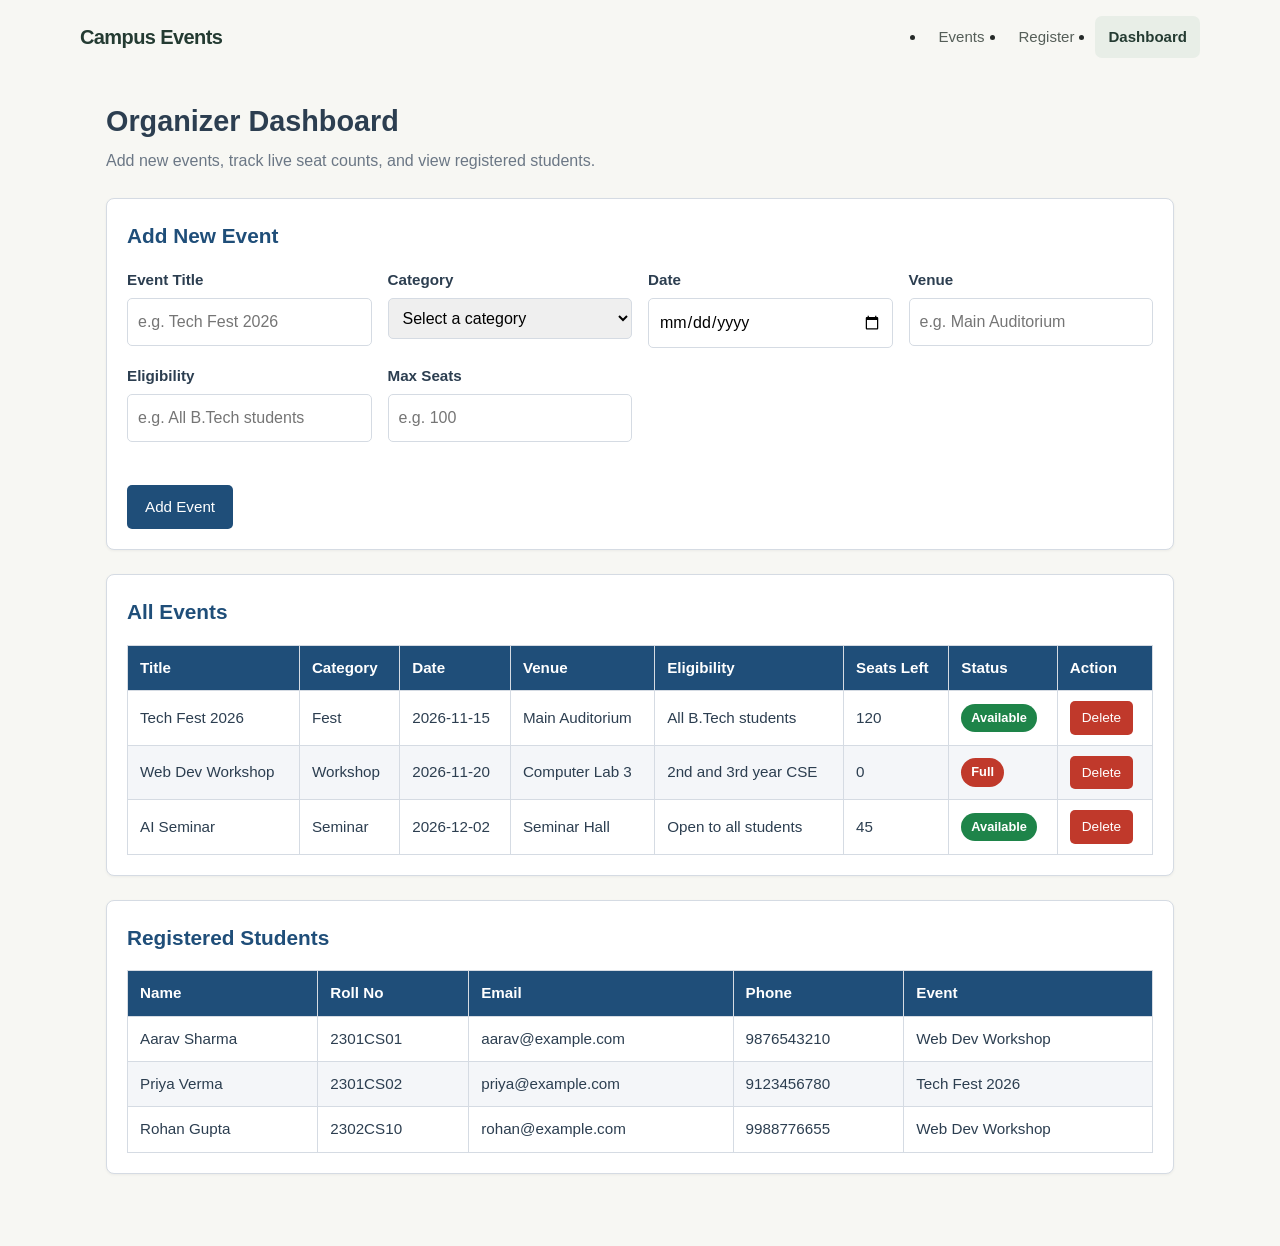
==== dashboard.html @ 3aa9a84e "Add files via upload" ====
<!DOCTYPE html>
<html lang="en">
<head>
  <meta charset="UTF-8">
  <meta name="viewport" content="width=device-width, initial-scale=1.0">
  <title>Organizer Dashboard | Campus Event Portal</title>
  <link rel="stylesheet" href="style.css">
  <link rel="stylesheet" href="dashboard.css">
</head>
<body>

  <!-- Navbar (same structure as index.html so navigation works on every page) -->
  <header>
    <nav class="navbar">
      <a href="index.html" class="brand">Campus Events</a>
      <ul class="nav-links">
        <li><a href="index.html">Events</a></li>
        <li><a href="register.html">Register</a></li>
        <li><a href="dashboard.html" class="active" aria-current="page">Dashboard</a></li>
      </ul>
    </nav>
  </header>

  <main class="dashboard">
    <h1>Organizer Dashboard</h1>
    <p class="subtitle">Add new events, track live seat counts, and view registered students.</p>

    <!-- Section 1: Add New Event form -->
    <section class="card" aria-labelledby="add-event-heading">
      <h2 id="add-event-heading">Add New Event</h2>

      <form id="add-event-form">
        <div class="form-grid">
          <div class="form-group">
            <label for="event-title">Event Title</label>
            <input type="text" id="event-title" name="title" placeholder="e.g. Tech Fest 2026" required>
          </div>

          <div class="form-group">
            <label for="event-category">Category</label>
            <select id="event-category" name="category" required>
              <option value="">Select a category</option>
              <option value="Fest">Fest</option>
              <option value="Workshop">Workshop</option>
              <option value="Seminar">Seminar</option>
              <option value="Competition">Competition</option>
            </select>
          </div>

          <div class="form-group">
            <label for="event-date">Date</label>
            <input type="date" id="event-date" name="date" required>
          </div>

          <div class="form-group">
            <label for="event-venue">Venue</label>
            <input type="text" id="event-venue" name="venue" placeholder="e.g. Main Auditorium" required>
          </div>

          <div class="form-group">
            <label for="event-eligibility">Eligibility</label>
            <input type="text" id="event-eligibility" name="eligibility" placeholder="e.g. All B.Tech students" required>
          </div>

          <div class="form-group">
            <label for="event-seats">Max Seats</label>
            <input type="number" id="event-seats" name="seats" min="1" placeholder="e.g. 100" required>
          </div>
        </div>

        <p id="form-message" class="form-message" role="alert"></p>
        <button type="submit" class="btn btn-primary">Add Event</button>
      </form>
    </section>

    <!-- Section 2: All Events (live seat counts + Delete button) -->
    <section class="card" aria-labelledby="events-heading">
      <h2 id="events-heading">All Events</h2>

      <div class="table-wrapper">
        <table class="data-table" id="events-table">
          <thead>
            <tr>
              <th>Title</th>
              <th>Category</th>
              <th>Date</th>
              <th>Venue</th>
              <th>Eligibility</th>
              <th>Seats Left</th>
              <th>Status</th>
              <th>Action</th>
            </tr>
          </thead>
          <tbody id="events-table-body">
            <!-- Sample rows only: dashboard.js will replace these with saved events -->
            <tr>
              <td>Tech Fest 2026</td>
              <td>Fest</td>
              <td>2026-11-15</td>
              <td>Main Auditorium</td>
              <td>All B.Tech students</td>
              <td>120</td>
              <td><span class="badge badge-available">Available</span></td>
              <td><button type="button" class="btn btn-danger">Delete</button></td>
            </tr>
            <tr>
              <td>Web Dev Workshop</td>
              <td>Workshop</td>
              <td>2026-11-20</td>
              <td>Computer Lab 3</td>
              <td>2nd and 3rd year CSE</td>
              <td>0</td>
              <td><span class="badge badge-full">Full</span></td>
              <td><button type="button" class="btn btn-danger">Delete</button></td>
            </tr>
            <tr>
              <td>AI Seminar</td>
              <td>Seminar</td>
              <td>2026-12-02</td>
              <td>Seminar Hall</td>
              <td>Open to all students</td>
              <td>45</td>
              <td><span class="badge badge-available">Available</span></td>
              <td><button type="button" class="btn btn-danger">Delete</button></td>
            </tr>
          </tbody>
        </table>
      </div>
    </section>

    <!-- Section 3: Registered Students -->
    <section class="card" aria-labelledby="students-heading">
      <h2 id="students-heading">Registered Students</h2>

      <div class="table-wrapper">
        <table class="data-table" id="participants-table">
          <thead>
            <tr>
              <th>Name</th>
              <th>Roll No</th>
              <th>Email</th>
              <th>Phone</th>
              <th>Event</th>
            </tr>
          </thead>
          <tbody id="participants-table-body">
            <!-- Sample rows only: dashboard.js will replace these with saved registrations -->
            <tr>
              <td>Aarav Sharma</td>
              <td>2301CS01</td>
              <td>aarav@example.com</td>
              <td>9876543210</td>
              <td>Web Dev Workshop</td>
            </tr>
            <tr>
              <td>Priya Verma</td>
              <td>2301CS02</td>
              <td>priya@example.com</td>
              <td>9123456780</td>
              <td>Tech Fest 2026</td>
            </tr>
            <tr>
              <td>Rohan Gupta</td>
              <td>2302CS10</td>
              <td>rohan@example.com</td>
              <td>9988776655</td>
              <td>Web Dev Workshop</td>
            </tr>
          </tbody>
        </table>
      </div>
    </section>
  </main>

  <script src="dashboard.js" defer></script>
</body>
</html>
---- style.css ----
* {
    box-sizing: border-box;
}

html {
    scroll-behavior: smooth;
}

body {
    margin: 0;
    background: #f7f7f3;
    color: #252a28;
    font-family: Arial, Helvetica, sans-serif;
    line-height: 1.6;
}

a {
    color: inherit;
    text-decoration: none;
}

button,
select,
input {
    font: inherit;
}


.site-header {
    background: #ffffff;
    border-bottom: 1px solid #e5e7e1;
}

.navbar {
    width: min(1120px, calc(100% - 40px));
    min-height: 72px;
    margin: 0 auto;

    display: flex;
    align-items: center;
    justify-content: space-between;
    gap: 24px;
}

.brand {
    color: #243b32;
    font-size: 1.25rem;
    font-weight: 700;
    letter-spacing: -0.03em;
    white-space: nowrap;
}

.nav-links {
    display: flex;
    align-items: center;
    flex-wrap: wrap;
    gap: 8px;
}

.nav-links a {
    display: inline-block;
    padding: 9px 13px;

    border-radius: 7px;
    color: #555e58;
    font-size: 0.94rem;

    transition: background-color 160ms ease,
                color 160ms ease;
}

.nav-links a:hover,
.nav-links a:focus-visible {
    background: #eef2ec;
    color: #243b32;
}

.nav-links a[aria-current="page"] {
    background: #e8eee7;
    color: #243b32;
    font-weight: 600;
}


main {
    width: min(1120px, calc(100% - 40px));
    margin: 0 auto;
}


.hero {
    margin: 38px 0 54px;
    padding: clamp(32px, 6vw, 64px);

    border: 1px solid #e4e7df;
    border-radius: 16px;
    background: #edf1e9;
}

.eyebrow {
    margin: 0 0 10px;

    color: #647568;
    font-size: 0.78rem;
    font-weight: 700;
    letter-spacing: 0.1em;
    text-transform: uppercase;
}

.hero h1 {
    max-width: 680px;
    margin: 0;

    color: #243b32;
    font-size: clamp(2rem, 5vw, 3.5rem);
    font-weight: 700;
    letter-spacing: -0.045em;
    line-height: 1.12;
}

.hero-description {
    max-width: 620px;
    margin: 20px 0 26px;

    color: #58645b;
    font-size: 1.05rem;
}


.primary-button {
    display: inline-block;
    padding: 12px 19px;

    border: 1px solid #294738;
    border-radius: 7px;

    background: #294738;
    color: #ffffff;

    font-size: 0.95rem;
    font-weight: 600;

    transition: background-color 160ms ease,
                transform 160ms ease;
}

.primary-button:hover,
.primary-button:focus-visible {
    background: #1f392c;
    transform: translateY(-1px);
}


.events-section {
    padding-bottom: 64px;
    scroll-margin-top: 24px;
}

.section-heading {
    display: flex;
    align-items: end;
    justify-content: space-between;
    gap: 24px;

    margin-bottom: 24px;
}

.section-heading .eyebrow {
    margin-bottom: 5px;
}

.section-heading h2 {
    margin: 0;

    color: #252f29;
    font-size: clamp(1.6rem, 3vw, 2rem);
    letter-spacing: -0.03em;
    line-height: 1.25;
}


.filter-control {
    display: flex;
    flex-direction: column;
    gap: 6px;

    min-width: 190px;
}

.filter-control label {
    color: #58645b;
    font-size: 0.85rem;
    font-weight: 600;
}

.filter-control select {
    width: 100%;
    padding: 10px 12px;

    border: 1px solid #d6dbd2;
    border-radius: 7px;

    background: #ffffff;
    color: #252a28;

    cursor: pointer;
}

.filter-control select:focus-visible {
    outline: 2px solid #66816c;
    outline-offset: 2px;
}


.event-grid {
    display: grid;

    grid-template-columns: repeat(3, minmax(0, 1fr));
    gap: 20px;
}

.event-card {
    display: flex;
    flex-direction: column;

    min-width: 0;
    padding: 22px;

    border: 1px solid #e3e6df;
    border-radius: 12px;

    background: #ffffff;

    box-shadow: 0 3px 12px rgb(35 48 39 / 4%);

    transition: border-color 160ms ease,
                box-shadow 160ms ease,
                transform 160ms ease;
}

.event-card:hover {
    border-color: #cbd5c9;

    box-shadow: 0 8px 20px rgb(35 48 39 / 7%);

    transform: translateY(-2px);
}


.event-category {
    align-self: flex-start;

    margin-bottom: 12px;
    padding: 4px 9px;

    border-radius: 5px;
    background: #eef2ec;

    color: #3e5b47;
    font-size: 0.76rem;
    font-weight: 700;
}


.event-card h3 {
    margin: 0 0 10px;

    color: #27372d;
    font-size: 1.18rem;
    line-height: 1.35;
}

.event-card p {
    margin: 5px 0;

    color: #5d665f;
    font-size: 0.92rem;
}

.event-card .event-seats {
    margin-top: 12px;

    color: #3f5948;
    font-weight: 600;
}

.event-card .primary-button {
    align-self: flex-start;
    margin-top: 18px;
}


.empty-state {
    grid-column: 1 / -1;

    margin: 0;
    padding: 30px 20px;

    border: 1px dashed #d4dbd1;
    border-radius: 10px;

    color: #687268;
    text-align: center;
}


.site-footer {
    padding: 22px 20px;

    border-top: 1px solid #e5e7e1;
    background: #ffffff;

    color: #69716b;
    font-size: 0.88rem;
    text-align: center;
}

.site-footer p {
    margin: 0;
}


@media (max-width: 850px) {

    .event-grid {
        grid-template-columns: repeat(2, minmax(0, 1fr));
    }

    .navbar {
        min-height: 68px;
    }
}


@media (max-width: 600px) {

    .navbar {
        width: calc(100% - 28px);

        align-items: flex-start;
        flex-direction: column;
        gap: 10px;

        padding: 16px 0;
    }

    .nav-links {
        width: 100%;
        gap: 4px;
    }

    .nav-links a {
        padding: 8px 10px;
        font-size: 0.88rem;
    }

    main {
        width: calc(100% - 28px);
    }

    .hero {
        margin: 24px 0 38px;
        padding: 28px 22px;

        border-radius: 12px;
    }

    .hero-description {
        font-size: 0.98rem;
    }

    .section-heading {
        align-items: stretch;
        flex-direction: column;
        gap: 16px;
    }

    .filter-control {
        width: 100%;
    }

    .event-grid {
        grid-template-columns: 1fr;
        gap: 14px;
    }

    .event-card {
        padding: 19px;
    }
}



@media (prefers-reduced-motion: reduce) {

    html {
        scroll-behavior: auto;
    }

    *,
    *::before,
    *::after {
        transition-duration: 0.01ms !important;
        animation-duration: 0.01ms !important;
        animation-iteration-count: 1 !important;
    }
}
---- dashboard.css ----
/* =========================================
   dashboard.css  (Teammate 3)
   Organizer Dashboard: layout, form, tables, badges
   All rules are scoped under .dashboard so they
   don't clash with style.css (Teammate 1).
   ========================================= */

.dashboard {
  --dash-primary: #1f4e79;
  --dash-primary-dark: #163a5a;
  --dash-success: #1e8449;
  --dash-danger: #c0392b;
  --dash-border: #d5dbe3;
  --dash-stripe: #f4f6f9;
  --dash-hover: #e8f0f8;
  --dash-text: #2c3e50;
  --dash-muted: #6b7785;

  max-width: 1100px;
  margin: 0 auto;
  padding: 24px 16px 48px;
  color: var(--dash-text);
  font-family: Arial, Helvetica, sans-serif;
}

/* ---------- Page heading ---------- */
.dashboard h1 {
  margin: 0 0 4px;
  font-size: 1.8rem;
}

.dashboard .subtitle {
  margin: 0 0 24px;
  color: var(--dash-muted);
}

.dashboard h2 {
  margin: 0 0 16px;
  font-size: 1.3rem;
  color: var(--dash-primary);
}

/* ---------- Section cards ---------- */
.dashboard .card {
  background: #fff;
  border: 1px solid var(--dash-border);
  border-radius: 8px;
  padding: 20px;
  margin-bottom: 24px;
  box-shadow: 0 1px 3px rgba(0, 0, 0, 0.05);
}

/* ---------- Add Event form ---------- */
.dashboard .form-grid {
  display: grid;
  grid-template-columns: repeat(auto-fit, minmax(220px, 1fr));
  gap: 16px;
}

.dashboard .form-group {
  display: flex;
  flex-direction: column;
}

.dashboard .form-group label {
  margin-bottom: 6px;
  font-weight: bold;
  font-size: 0.95rem;
}

.dashboard .form-group input,
.dashboard .form-group select {
  padding: 10px;
  border: 1px solid var(--dash-border);
  border-radius: 5px;
  font-size: 1rem;
  font-family: inherit;
}

.dashboard .form-group input:focus,
.dashboard .form-group select:focus {
  outline: 2px solid var(--dash-primary);
  outline-offset: 1px;
}

.dashboard .form-message {
  min-height: 1.2em;
  margin: 16px 0 8px;
  font-weight: bold;
}

.dashboard .form-message.error   { color: var(--dash-danger); }
.dashboard .form-message.success { color: var(--dash-success); }

/* ---------- Buttons ---------- */
.dashboard .btn {
  display: inline-block;
  padding: 10px 18px;
  border: none;
  border-radius: 5px;
  font-size: 0.95rem;
  cursor: pointer;
}

.dashboard .btn-primary {
  background: var(--dash-primary);
  color: #fff;
}

.dashboard .btn-primary:hover {
  background: var(--dash-primary-dark);
}

.dashboard .btn-danger {
  padding: 6px 12px;
  background: var(--dash-danger);
  color: #fff;
  font-size: 0.85rem;
}

.dashboard .btn-danger:hover {
  opacity: 0.85;
}

/* ---------- Tables ---------- */
.dashboard .table-wrapper {
  overflow-x: auto; /* wide tables scroll sideways on phones */
}

.dashboard .data-table {
  width: 100%;
  border-collapse: collapse;
  font-size: 0.95rem;
}

.dashboard .data-table th,
.dashboard .data-table td {
  padding: 10px 12px;
  border: 1px solid var(--dash-border);
  text-align: left;
  vertical-align: middle;
}

.dashboard .data-table thead th {
  background: var(--dash-primary);
  color: #fff;
  white-space: nowrap;
}

.dashboard .data-table tbody tr:nth-child(even) {
  background: var(--dash-stripe);
}

.dashboard .data-table tbody tr:hover {
  background: var(--dash-hover);
}

.dashboard .data-table td:last-child {
  white-space: nowrap;
}

.dashboard .empty-msg {
  text-align: center;
  color: var(--dash-muted);
}

/* ---------- Status badges ---------- */
.dashboard .badge {
  display: inline-block;
  padding: 4px 10px;
  border-radius: 999px;
  color: #fff;
  font-size: 0.8rem;
  font-weight: bold;
}

.dashboard .badge-available { background: var(--dash-success); }
.dashboard .badge-full      { background: var(--dash-danger); }

/* ---------- Small screens ---------- */
@media (max-width: 600px) {
  .dashboard h1 {
    font-size: 1.5rem;
  }

  .dashboard .card {
    padding: 14px;
  }

  .dashboard .form-grid {
    grid-template-columns: 1fr;
  }
}
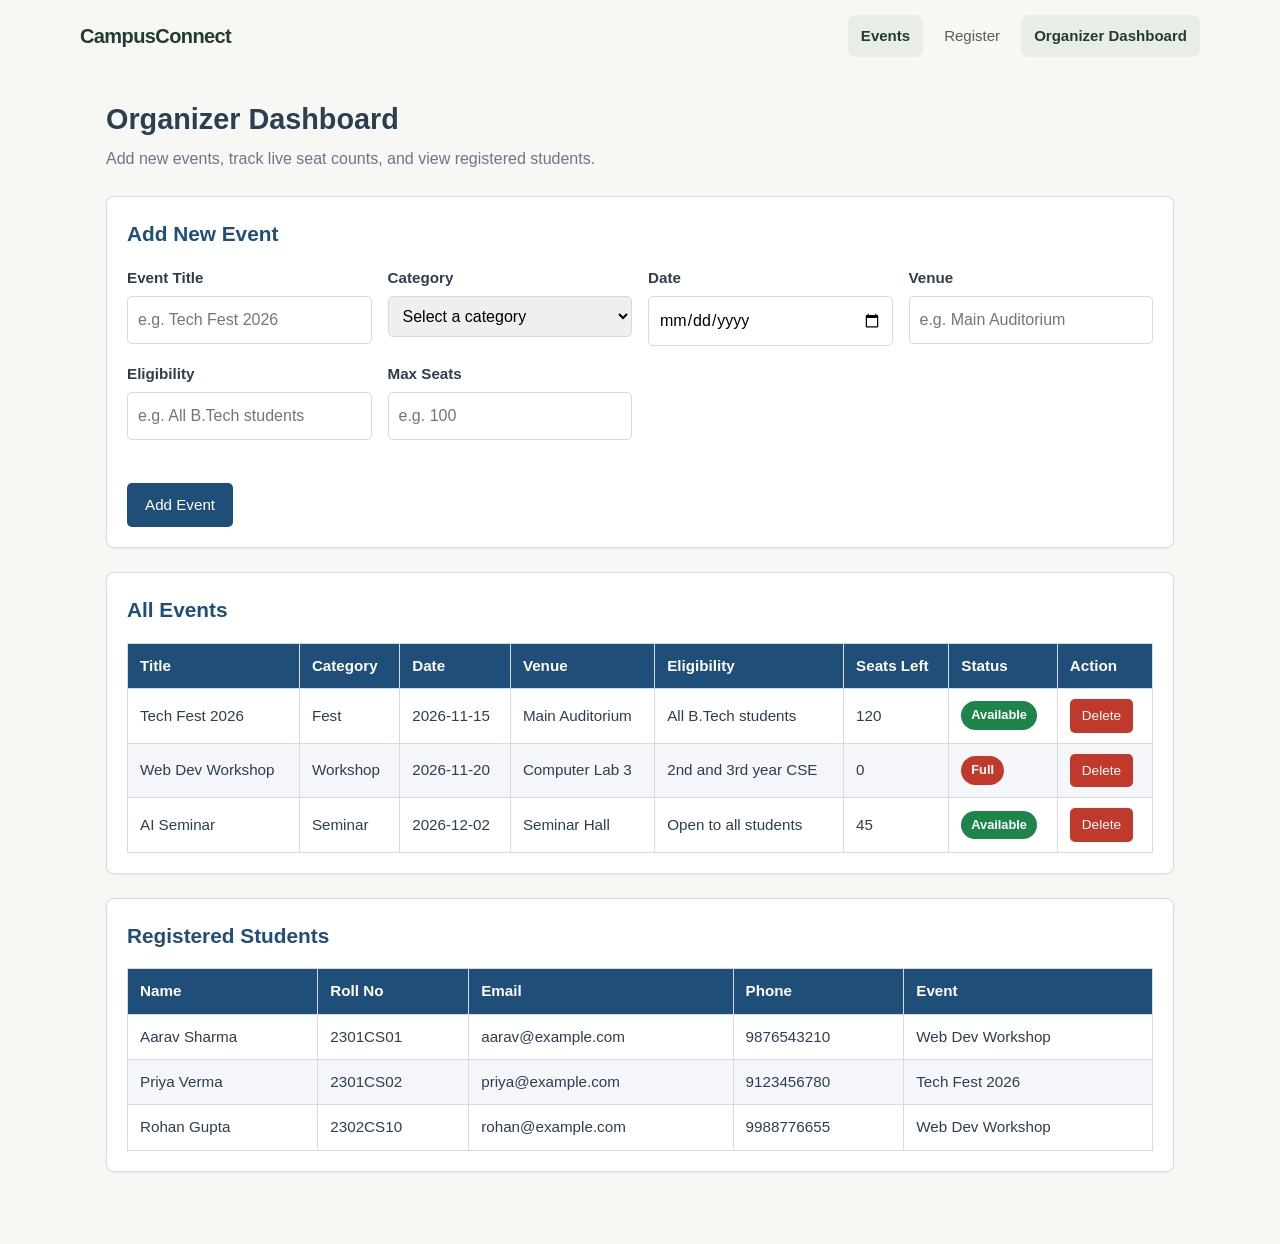
==== commit 361bf7e5: "Update dashboard.html" ====
--- a/dashboard.html
+++ b/dashboard.html
@@ -11,15 +11,22 @@
 
   <!-- Navbar (same structure as index.html so navigation works on every page) -->
   <header>
-    <nav class="navbar">
-      <a href="index.html" class="brand">Campus Events</a>
-      <ul class="nav-links">
-        <li><a href="index.html">Events</a></li>
-        <li><a href="register.html">Register</a></li>
-        <li><a href="dashboard.html" class="active" aria-current="page">Dashboard</a></li>
-      </ul>
-    </nav>
-  </header>
+        <nav class="navbar">
+
+            <a class="brand" href="index.html">
+                CampusConnect
+            </a>
+
+            <div class="nav-links">
+                <a href="index.html" aria-current="page">Events</a>
+                <a href="register.html">Register</a>
+                <a href="dashboard.html" class="active" aria-current="page">Organizer Dashboard</a>
+            </div>
+
+        </nav>
+
+    </header>
+
 
   <main class="dashboard">
     <h1>Organizer Dashboard</h1>
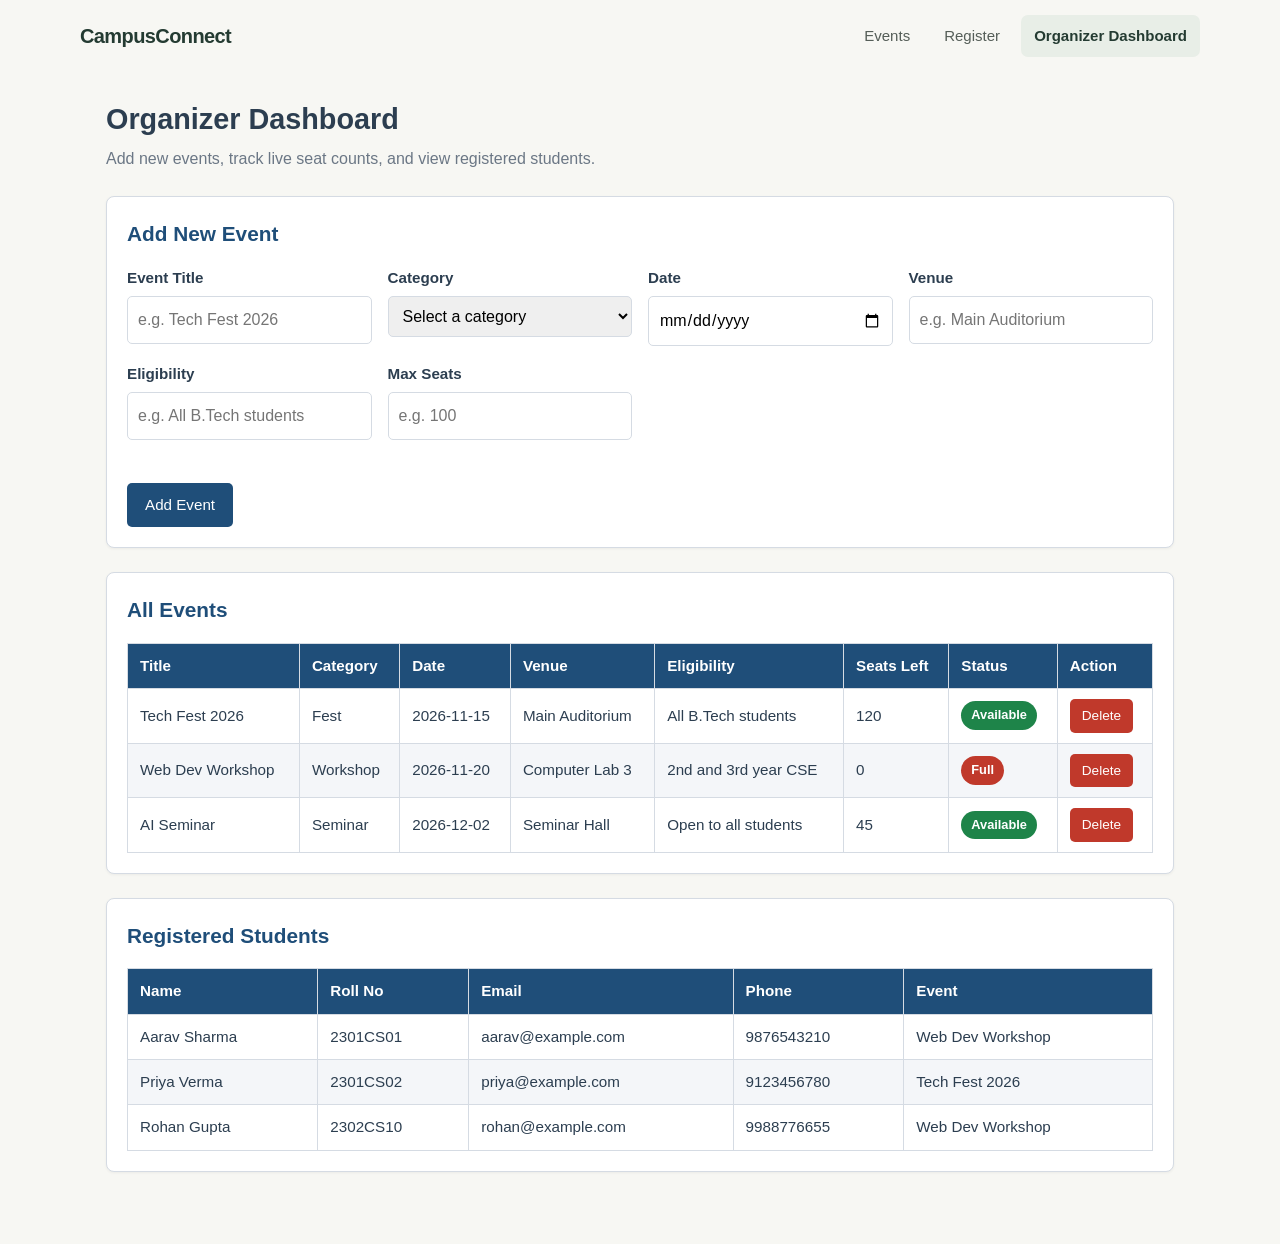
==== commit 920da635: "Update dashboard.html" ====
--- a/dashboard.html
+++ b/dashboard.html
@@ -12,13 +12,12 @@
   <!-- Navbar (same structure as index.html so navigation works on every page) -->
   <header>
         <nav class="navbar">
-
-            <a class="brand" href="index.html">
+            <a class="brand" href="dashboard.html">
                 CampusConnect
             </a>
 
             <div class="nav-links">
-                <a href="index.html" aria-current="page">Events</a>
+                <a href="index.html">Events</a>
                 <a href="register.html">Register</a>
                 <a href="dashboard.html" class="active" aria-current="page">Organizer Dashboard</a>
             </div>
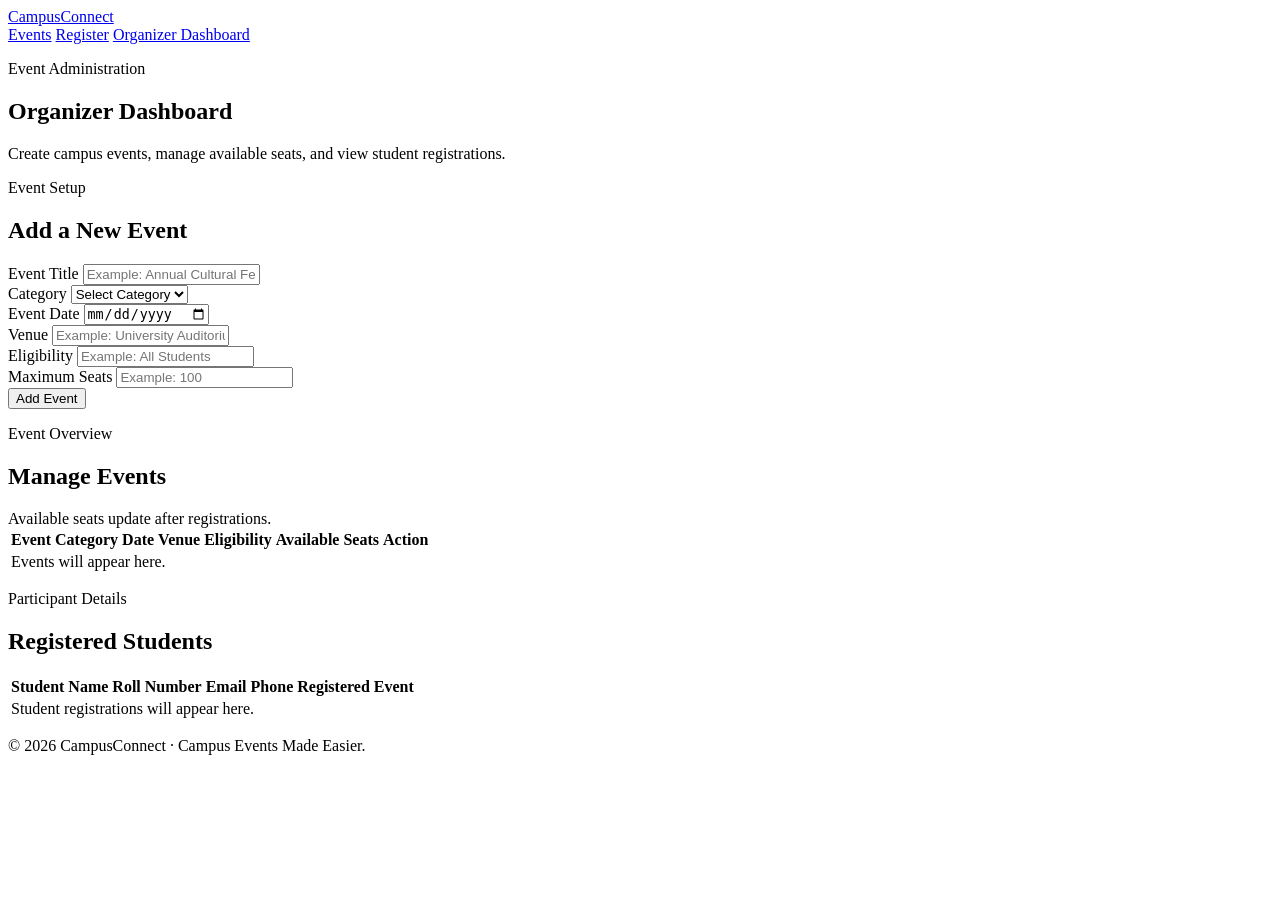
==== commit e6d1312b: "Update dashboard.html" ====
--- a/dashboard.html
+++ b/dashboard.html
@@ -1,25 +1,36 @@
 <!DOCTYPE html>
 <html lang="en">
+
 <head>
-  <meta charset="UTF-8">
-  <meta name="viewport" content="width=device-width, initial-scale=1.0">
-  <title>Organizer Dashboard | Campus Event Portal</title>
-  <link rel="stylesheet" href="style.css">
-  <link rel="stylesheet" href="dashboard.css">
+    <meta charset="UTF-8">
+    <meta name="viewport" content="width=device-width, initial-scale=1.0">
+
+    <meta name="description"
+        content="Organizer dashboard for managing campus events and student registrations.">
+
+    <title>Organizer Dashboard | CampusConnect</title>
+
+    <link rel="stylesheet" href="dashboard.css">
+    <script src="dashboard.js" defer></script>
 </head>
+
 <body>
 
-  <!-- Navbar (same structure as index.html so navigation works on every page) -->
-  <header>
-        <nav class="navbar">
-            <a class="brand" href="dashboard.html">
+    <!-- Navigation Bar -->
+    <header class="site-header">
+
+        <nav class="navbar" aria-label="Main navigation">
+
+            <a class="brand" href="index.html">
                 CampusConnect
             </a>
 
             <div class="nav-links">
                 <a href="index.html">Events</a>
                 <a href="register.html">Register</a>
-                <a href="dashboard.html" class="active" aria-current="page">Organizer Dashboard</a>
+                <a href="dashboard.html" aria-current="page">
+                    Organizer Dashboard
+                </a>
             </div>
 
         </nav>
@@ -27,157 +38,248 @@
     </header>
 
 
-  <main class="dashboard">
-    <h1>Organizer Dashboard</h1>
-    <p class="subtitle">Add new events, track live seat counts, and view registered students.</p>
-
-    <!-- Section 1: Add New Event form -->
-    <section class="card" aria-labelledby="add-event-heading">
-      <h2 id="add-event-heading">Add New Event</h2>
-
-      <form id="add-event-form">
-        <div class="form-grid">
-          <div class="form-group">
-            <label for="event-title">Event Title</label>
-            <input type="text" id="event-title" name="title" placeholder="e.g. Tech Fest 2026" required>
-          </div>
-
-          <div class="form-group">
-            <label for="event-category">Category</label>
-            <select id="event-category" name="category" required>
-              <option value="">Select a category</option>
-              <option value="Fest">Fest</option>
-              <option value="Workshop">Workshop</option>
-              <option value="Seminar">Seminar</option>
-              <option value="Competition">Competition</option>
-            </select>
-          </div>
-
-          <div class="form-group">
-            <label for="event-date">Date</label>
-            <input type="date" id="event-date" name="date" required>
-          </div>
-
-          <div class="form-group">
-            <label for="event-venue">Venue</label>
-            <input type="text" id="event-venue" name="venue" placeholder="e.g. Main Auditorium" required>
-          </div>
-
-          <div class="form-group">
-            <label for="event-eligibility">Eligibility</label>
-            <input type="text" id="event-eligibility" name="eligibility" placeholder="e.g. All B.Tech students" required>
-          </div>
-
-          <div class="form-group">
-            <label for="event-seats">Max Seats</label>
-            <input type="number" id="event-seats" name="seats" min="1" placeholder="e.g. 100" required>
-          </div>
-        </div>
-
-        <p id="form-message" class="form-message" role="alert"></p>
-        <button type="submit" class="btn btn-primary">Add Event</button>
-      </form>
-    </section>
-
-    <!-- Section 2: All Events (live seat counts + Delete button) -->
-    <section class="card" aria-labelledby="events-heading">
-      <h2 id="events-heading">All Events</h2>
-
-      <div class="table-wrapper">
-        <table class="data-table" id="events-table">
-          <thead>
-            <tr>
-              <th>Title</th>
-              <th>Category</th>
-              <th>Date</th>
-              <th>Venue</th>
-              <th>Eligibility</th>
-              <th>Seats Left</th>
-              <th>Status</th>
-              <th>Action</th>
-            </tr>
-          </thead>
-          <tbody id="events-table-body">
-            <!-- Sample rows only: dashboard.js will replace these with saved events -->
-            <tr>
-              <td>Tech Fest 2026</td>
-              <td>Fest</td>
-              <td>2026-11-15</td>
-              <td>Main Auditorium</td>
-              <td>All B.Tech students</td>
-              <td>120</td>
-              <td><span class="badge badge-available">Available</span></td>
-              <td><button type="button" class="btn btn-danger">Delete</button></td>
-            </tr>
-            <tr>
-              <td>Web Dev Workshop</td>
-              <td>Workshop</td>
-              <td>2026-11-20</td>
-              <td>Computer Lab 3</td>
-              <td>2nd and 3rd year CSE</td>
-              <td>0</td>
-              <td><span class="badge badge-full">Full</span></td>
-              <td><button type="button" class="btn btn-danger">Delete</button></td>
-            </tr>
-            <tr>
-              <td>AI Seminar</td>
-              <td>Seminar</td>
-              <td>2026-12-02</td>
-              <td>Seminar Hall</td>
-              <td>Open to all students</td>
-              <td>45</td>
-              <td><span class="badge badge-available">Available</span></td>
-              <td><button type="button" class="btn btn-danger">Delete</button></td>
-            </tr>
-          </tbody>
-        </table>
-      </div>
-    </section>
-
-    <!-- Section 3: Registered Students -->
-    <section class="card" aria-labelledby="students-heading">
-      <h2 id="students-heading">Registered Students</h2>
-
-      <div class="table-wrapper">
-        <table class="data-table" id="participants-table">
-          <thead>
-            <tr>
-              <th>Name</th>
-              <th>Roll No</th>
-              <th>Email</th>
-              <th>Phone</th>
-              <th>Event</th>
-            </tr>
-          </thead>
-          <tbody id="participants-table-body">
-            <!-- Sample rows only: dashboard.js will replace these with saved registrations -->
-            <tr>
-              <td>Aarav Sharma</td>
-              <td>2301CS01</td>
-              <td>aarav@example.com</td>
-              <td>9876543210</td>
-              <td>Web Dev Workshop</td>
-            </tr>
-            <tr>
-              <td>Priya Verma</td>
-              <td>2301CS02</td>
-              <td>priya@example.com</td>
-              <td>9123456780</td>
-              <td>Tech Fest 2026</td>
-            </tr>
-            <tr>
-              <td>Rohan Gupta</td>
-              <td>2302CS10</td>
-              <td>rohan@example.com</td>
-              <td>9988776655</td>
-              <td>Web Dev Workshop</td>
-            </tr>
-          </tbody>
-        </table>
-      </div>
-    </section>
-  </main>
-
-  <script src="dashboard.js" defer></script>
+    <main class="dashboard-main">
+
+        <!-- Dashboard Heading -->
+        <section class="page-heading">
+
+            <p class="eyebrow">Event Administration</p>
+
+            <h1>Organizer Dashboard</h1>
+
+            <p class="page-description">
+                Create campus events, manage available seats,
+                and view student registrations.
+            </p>
+
+        </section>
+
+
+        <!-- Add New Event Form -->
+        <section class="panel">
+
+            <div class="panel-heading">
+
+                <div>
+                    <p class="eyebrow">Event Setup</p>
+                    <h2>Add a New Event</h2>
+                </div>
+
+            </div>
+
+
+            <form id="eventForm" class="event-form">
+
+                <div class="form-field">
+                    <label for="eventTitle">Event Title</label>
+
+                    <input
+                        type="text"
+                        id="eventTitle"
+                        name="title"
+                        placeholder="Example: Annual Cultural Fest"
+                        required
+                    >
+                </div>
+
+
+                <div class="form-field">
+                    <label for="eventCategory">Category</label>
+
+                    <select id="eventCategory" name="category" required>
+
+                        <option value="">Select Category</option>
+                        <option value="Fest">Fest</option>
+                        <option value="Workshop">Workshop</option>
+                        <option value="Seminar">Seminar</option>
+                        <option value="Competition">Competition</option>
+
+                    </select>
+                </div>
+
+
+                <div class="form-field">
+                    <label for="eventDate">Event Date</label>
+
+                    <input
+                        type="date"
+                        id="eventDate"
+                        name="date"
+                        required
+                    >
+                </div>
+
+
+                <div class="form-field">
+                    <label for="eventVenue">Venue</label>
+
+                    <input
+                        type="text"
+                        id="eventVenue"
+                        name="venue"
+                        placeholder="Example: University Auditorium"
+                        required
+                    >
+                </div>
+
+
+                <div class="form-field">
+                    <label for="eventEligibility">Eligibility</label>
+
+                    <input
+                        type="text"
+                        id="eventEligibility"
+                        name="eligibility"
+                        placeholder="Example: All Students"
+                        required
+                    >
+                </div>
+
+
+                <div class="form-field">
+                    <label for="eventMaxSeats">Maximum Seats</label>
+
+                    <input
+                        type="number"
+                        id="eventMaxSeats"
+                        name="seats"
+                        min="1"
+                        placeholder="Example: 100"
+                        required
+                    >
+                </div>
+
+
+                <div class="form-actions">
+
+                    <button type="submit" class="primary-button">
+                        Add Event
+                    </button>
+
+                    <p
+                        id="eventFormMessage"
+                        class="form-message"
+                        role="status"
+                    ></p>
+
+                </div>
+
+            </form>
+
+        </section>
+
+
+        <!-- Events Management Table -->
+        <section class="panel table-panel">
+
+            <div class="panel-heading">
+
+                <div>
+                    <p class="eyebrow">Event Overview</p>
+                    <h2>Manage Events</h2>
+                </div>
+
+                <span class="section-note">
+                    Available seats update after registrations.
+                </span>
+
+            </div>
+
+
+            <div class="table-wrap">
+
+                <table class="data-table">
+
+                    <thead>
+
+                        <tr>
+                            <th>Event</th>
+                            <th>Category</th>
+                            <th>Date</th>
+                            <th>Venue</th>
+                            <th>Eligibility</th>
+                            <th>Available Seats</th>
+                            <th>Action</th>
+                        </tr>
+
+                    </thead>
+
+
+                    <tbody id="eventsTableBody">
+
+                        <tr>
+                            <td colspan="7" class="table-empty">
+                                Events will appear here.
+                            </td>
+                        </tr>
+
+                    </tbody>
+
+                </table>
+
+            </div>
+
+        </section>
+
+
+        <!-- Registered Students Table -->
+        <section class="panel table-panel">
+
+            <div class="panel-heading">
+
+                <div>
+                    <p class="eyebrow">Participant Details</p>
+                    <h2>Registered Students</h2>
+                </div>
+
+            </div>
+
+
+            <div class="table-wrap">
+
+                <table class="data-table">
+
+                    <thead>
+
+                        <tr>
+                            <th>Student Name</th>
+                            <th>Roll Number</th>
+                            <th>Email</th>
+                            <th>Phone</th>
+                            <th>Registered Event</th>
+                        </tr>
+
+                    </thead>
+
+
+                    <tbody id="registrationsTableBody">
+
+                        <tr>
+                            <td colspan="5" class="table-empty">
+                                Student registrations will appear here.
+                            </td>
+                        </tr>
+
+                    </tbody>
+
+                </table>
+
+            </div>
+
+        </section>
+
+    </main>
+
+
+    <!-- Footer -->
+    <footer class="site-footer">
+
+        <p>
+            &copy; 2026 CampusConnect · Campus Events Made Easier.
+        </p>
+
+    </footer>
+
 </body>
-</html>+
+</html>
